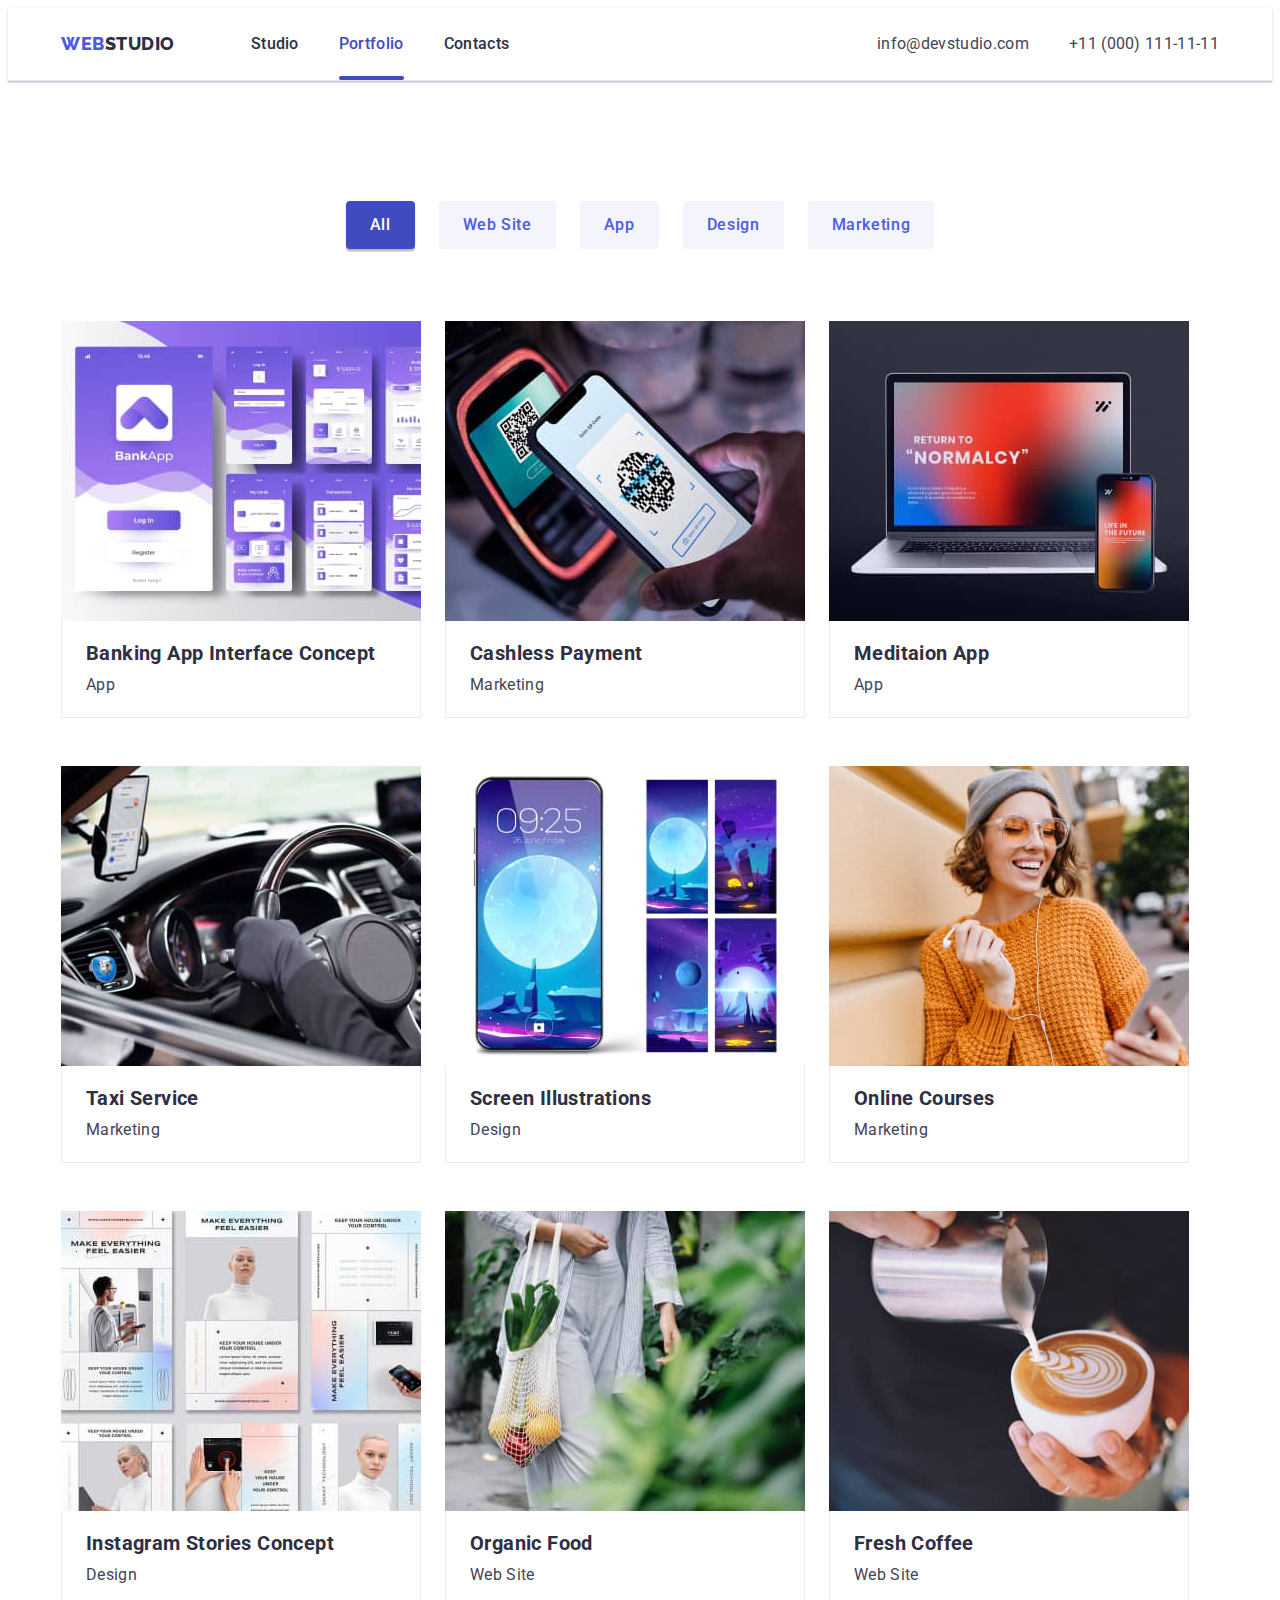
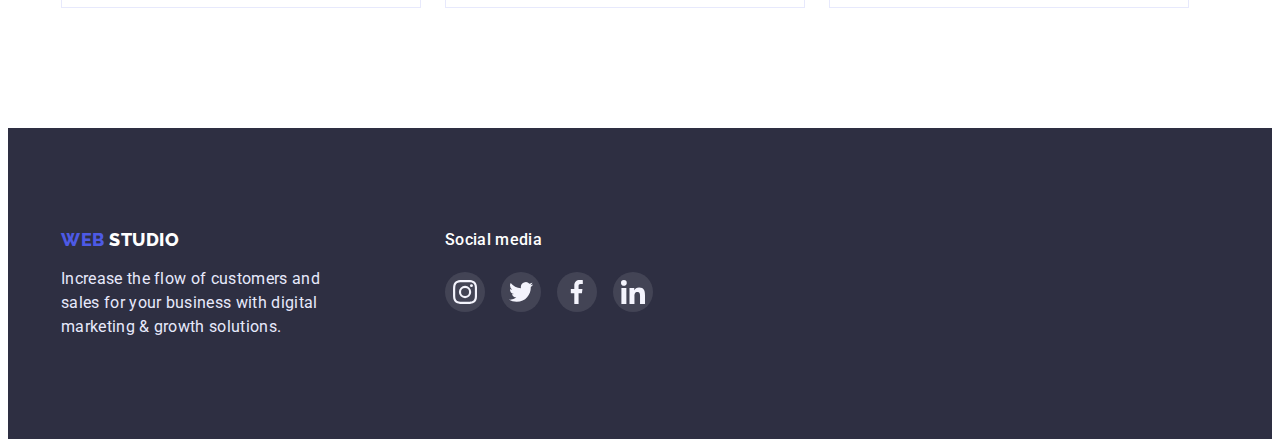
==== portfolio.html @ fc105954 "Initial commit" ====
<!DOCTYPE html>
<html lang="en">
	<head>
		<meta charset="UTF-8" />
		<meta http-equiv="X-UA-Compatible" content="IE=edge" />
		<meta name="viewport" content="width=device-width, initial-scale=1.0" />
		<title>WebStudio</title>
		<link rel="preconnect" href="https://fonts.googleapis.com" />
		<link rel="preconnect" href="https://fonts.gstatic.com" crossorigin />
		<link
			href="https://fonts.googleapis.com/css2?family=Raleway:wght@800&family=Roboto:wght@400;500;700;900&display=swap"
			rel="stylesheet"
		/>
		<link
			rel="stylesheet"
			href="https://cdnjs.cloudflare.com/ajax/libs/modern-normalize/1.1.0/modern-normalize.min.css"
			integrity="sha512-wpPYUAdjBVSE4KJnH1VR1HeZfpl1ub8YT/NKx4PuQ5NmX2tKuGu6U/JRp5y+Y8XG2tV+wKQpNHVUX03MfMFn9Q=="
			crossorigin="anonymous"
			referrerpolicy="no-referrer"
		/>
		<link rel="stylesheet" href="./css/styles.css" />
	</head>
	<body>
		<header class="page line">
			<!-- Nav Section -->

			<div class="container">
				<nav class="page-nav">
					<a class="page-nav-logo link" href="./index.html"
						><span class="first-part-logo">Web</span><span class="second-part-logo">Studio</span></a
					>
					<ul class="page-nav-list list">
						<li class="item"><a class="link" href="./index.html">Studio</a></li>
						<li class="item"><a class="link current" href="./portfolio.html">Portfolio</a></li>
						<li class="item"><a class="link" href="./studio.html">Contacts</a></li>
					</ul>
				</nav>

				<!-- /Nav Section -->

				<!-- Address  -->
				<address>
					<ul class="contacts list">
						<li class="item">
							<a class="link" href="mailto:info@devstudio.com">info@devstudio.com</a>
						</li>
						<li class="item">
							<a class="link" href="tel:+110001111111">+11 (000) 111-11-11</a>
						</li>
					</ul>
				</address>
			</div>
			<!-- /Address  -->
		</header>

		<main>
			<section class="portfolio section">
				<div class="container">
					<h1 class="prtfolio-title visually-hidden">Portfolio</h1>
					<ul class="portfolio-filter list">
						<li class="item"><button class="button active" type="button" >All</button></li>
						<li class="item"><button class="button" type="button" >Web Site</button></li>
						<li class="item"><button class="button" type="button" >App</button></li>
						<li class="item"><button class="button" type="button" >Design</button></li>
						<li class="item"><button class="button" type="button" >Marketing</button></li>
					</ul>
					

					<ul class="portfolio-list list">
						<li class="item">
							<a class="link" href="http://" target="_blank" rel="noreferrer noopener">
								<div class="product-thumb">
									<img src="./images/portfolio/banking.jpg" alt="banking app interface concept" width="360" />
									<div class="product-overlay">
										<p class="thumb-description">
											14 Stylish and User-Friendly App Design Concepts · Task Manager App · Calorie Tracker App · Exotic
											Fruit Ecommerce App · Cloud Storage App
										</p>
									</div>
								</div>
								<div class="card-content">
									<h2 class="card-heading">Banking App Interface Concept</h2>
									<p class="card-text">App</p>
								</div>
							</a>
						</li>
						<li class="item">
							<a class="link" href="http://" target="_blank" rel="noreferrer noopener">
								<div class="product-thumb">
									<img src="./images/portfolio/cashless.jpg" alt="cashless payment" width="360" />
									<div class="product-overlay">
										<p class="thumb-description">
											14 Stylish and User-Friendly App Design Concepts · Task Manager App · Calorie Tracker App · Exotic
											Fruit Ecommerce App · Cloud Storage App
										</p>
									</div>
								</div>
								<div class="card-content">
									<h2 class="card-heading">Cashless Payment</h2>
									<p class="card-text">Marketing</p>
								</div>
							</a>
						</li>
						<li class="item">
							<a class="link" href="http://" target="_blank" rel="noreferrer noopener">
								<div class="product-thumb">
									<img src="./images/portfolio/maditation.jpg" alt="meditaion app" width="360" />
									<div class="product-overlay">
										<p class="thumb-description">
											14 Stylish and User-Friendly App Design Concepts · Task Manager App · Calorie Tracker App · Exotic
											Fruit Ecommerce App · Cloud Storage App
										</p>
									</div>
								</div>

								<div class="card-content">
									<h2 class="card-heading">Meditaion App</h2>
									<p class="card-text">App</p>
								</div>
							</a>
						</li>
						<li class="item">
							<a class="link" href="http://" target="_blank" rel="noreferrer noopener">
								<div class="product-thumb">
									<img src="./images/portfolio/taxi.jpg" alt="taxi service" width="360" />
									<div class="product-overlay">
										<p class="thumb-description">
											14 Stylish and User-Friendly App Design Concepts · Task Manager App · Calorie Tracker App · Exotic
											Fruit Ecommerce App · Cloud Storage App
										</p>
									</div>
								</div>

								<div class="card-content">
									<h2 class="card-heading">Taxi Service</h2>
									<p class="card-text">Marketing</p>
								</div>
							</a>
						</li>
						<li class="item">
							<a class="link" href="http://" target="_blank" rel="noreferrer noopener">
								<div class="product-thumb">
									<img src="./images/portfolio/screen.jpg" alt="screen illustrations" width="360" />
									<div class="product-overlay">
										<p class="thumb-description">
											14 Stylish and User-Friendly App Design Concepts · Task Manager App · Calorie Tracker App · Exotic
											Fruit Ecommerce App · Cloud Storage App
										</p>
									</div>
								</div>

								<div class="card-content">
									<h2 class="card-heading">Screen Illustrations</h2>
									<p class="card-text">Design</p>
								</div>
							</a>
						</li>
						<li class="item">
							<a class="link" href="http://" target="_blank" rel="noreferrer noopener">
								<div class="product-thumb">
									<img src="./images/portfolio/online.jpg" alt="online courses" width="360" />
									<div class="product-overlay">
										<p class="thumb-description">
											14 Stylish and User-Friendly App Design Concepts · Task Manager App · Calorie Tracker App · Exotic
											Fruit Ecommerce App · Cloud Storage App
										</p>
									</div>
								</div>

								<div class="card-content">
									<h2 class="card-heading">Online Courses</h2>
									<p class="card-text">Marketing</p>
								</div>
							</a>
						</li>
						<li class="item">
							<a class="link" href="http://" target="_blank" rel="noreferrer noopener">
								<div class="product-thumb">
									<img src="./images/portfolio/instagram.jpg" alt="instagram stories concept" width="360" />
									<div class="product-overlay">
										<p class="thumb-description">
											14 Stylish and User-Friendly App Design Concepts · Task Manager App · Calorie Tracker App · Exotic
											Fruit Ecommerce App · Cloud Storage App
										</p>
									</div>
								</div>

								<div class="card-content">
									<h2 class="card-heading">Instagram Stories Concept</h2>
									<p class="card-text">Design</p>
								</div>
							</a>
						</li>
						<li class="item">
							<a class="link" href="http://" target="_blank" rel="noreferrer noopener">
								<div class="product-thumb">
									<img src="./images/portfolio/organic.jpg" alt="organic food" width="360" />
									<div class="product-overlay">
										<p class="thumb-description">
											14 Stylish and User-Friendly App Design Concepts · Task Manager App · Calorie Tracker App · Exotic
											Fruit Ecommerce App · Cloud Storage App
										</p>
									</div>
								</div>
								<div class="card-content">
									<h2 class="card-heading">Organic Food</h2>
									<p class="card-text">Web Site</p>
								</div>
							</a>
						</li>
						<li class="item">
							<a class="link" href="http://" target="_blank" rel="noreferrer noopener">
								<div class="product-thumb">
									<img src="./images/portfolio/fresh.jpg" alt="fresh coffee" width="360" />
									<div class="product-overlay">
										<p class="thumb-description">
											14 Stylish and User-Friendly App Design Concepts · Task Manager App · Calorie Tracker App · Exotic
											Fruit Ecommerce App · Cloud Storage App
										</p>
									</div>
								</div>
								<div class="card-content">
									<h2 class="card-heading">Fresh Coffee</h2>
									<p class="card-text">Web Site</p>
								</div>
							</a>
						</li>
					</ul>
				</div>
			</section>
		</main>
		
		<!-- Footer -->
		<footer class="footer">
			<div class="container">
				<div class="footer-information">
					<a class="page-nav-logo link" href="./index.html"
						><span class="first-part-logo">Web</span> <span class="second-part-logo">Studio</span></a
					>
					<p class="information">
						Increase the flow of customers and sales for your business with digital marketing & growth solutions.
					</p>
				</div>
				<div class="social-block">
					<h2 class="social-block-title title">Social media</h2>
					<ul class="social-list list">
						<li class="item"
							><a class="link" href="http://instagram.com"
								><svg class="icon" width="24px" height="24px">
									<use href="./images/icons.svg#icon-instagram"></use></svg></a
						></li>
						<li class="item"
							><a class="link" href="http://twitter.com"
								><svg class="icon" width="24px" height="24px">
									<use href="./images/icons.svg#icon-twitter"></use></svg></a
						></li>
						<li class="item"
							><a class="link" href="http://facebook.com"
								><svg class="icon" width="24px" height="24px">
									<use href="./images/icons.svg#icon-facebook"></use></svg></a
						></li>
						<li class="item"
							><a class="link" href="http://linkedin.com"
								><svg class="icon" width="24px" height="24px">
									<use href="./images/icons.svg#icon-linkedin"></use></svg></a
						></li>
					</ul>
				</div>
			</div>
		</footer>
		<!-- /Footer -->
		
	</body>
</html>
---- css/styles.css ----
:root {
	--primary-bg-color: #ffffff;
	--primary-font-color: #434455;
	--secondary-font-color: #2e2f42;
	--secondary-bg-color: #2e2f42;
	--logo-color: #4d5ae5;
	--section-team-bg-color: #f4f4fd;
	--footer-inf-color: #e7e9fc;
	--active-nav-color: #404bbf;
	--accent-color: #ffffff;
	--button-secondary-border-color: #e7e9fc;
	--social-icon-bg-color: #4d5ae5;
	--clients-icon-color:#8e8f99;
	--social-list-hover-footer:#31D0AA;
	--thumb-bg-color:#f5f4fa;
	--modal-bg-color:#FCFCFC;
	--product-overlay-bg-color:#4D5AE5;
}

/* Global styles */

body {
	
	font-family: "Roboto", sans-serif;
	font-weight: 400;
	font-size: 16px;
	color: var(--primary-font-color);
	background-color: var(--primary-bg-color);
}

.list {
	list-style: none;
	padding: 0;
	margin: 0;
}

.visually-hidden {
	position: absolute;
	white-space: nowrap;
	width: 1px;
	height: 1px;
	overflow: hidden;
	border: 0;
	padding: 0;
	clip: rect(0 0 0 0);
	clip-path: inset(50%);
	margin: -1px;
}

.link {
	text-decoration: none;
}
.container {
	margin: 0 auto;
	max-width: 1158px;
	padding:0 15px;
}
button{
	cursor:pointer;
}

h1,
h2,
h3,
p,
ul {
	margin: 0;
}
.section {
	padding-top: 120px;
	padding-bottom: 120px;
}

/* Nav Section  */
.line {
    border-bottom: 1px solid var(--footer-inf-color);
	box-shadow: 0px 2px 1px rgba(46, 47, 66, 0.08), 0px 1px 1px rgba(46, 47, 66, 0.16), 0px 1px 6px rgba(46, 47, 66, 0.08);
    
}

.page .container {
	display: flex;
	align-items: center;
}

.page-nav-logo {
	display: block;
	padding-top: 24px;
	padding-bottom: 24px;

	font-family: "Raleway";
	font-weight: 800;
	font-size: 18px;
	line-height: 1.3;
	letter-spacing: 0.03em;
	text-transform: uppercase;
}
.first-part-logo {
	color: var(--logo-color);
}
.second-part-logo {
	color: var(--secondary-font-color);
}

.page-nav {
	display: flex;
	align-items: center;
}
.page-nav-list {
	display: flex;
	margin-left: 76px;
}
.page-nav-list .link {
	display: block;
}
.page-nav-list .item {
	margin-right: 40px;
}
.page-nav-list .item:last-child {
	margin-right: 0;
}

.page-nav-list .link {
	display: block;
	padding-top: 24px;
	padding-bottom: 24px;

	color: var(--secondary-font-color);
	font-weight: 500;
	font-size: 16px;
	line-height: 1.5;
	letter-spacing: 0.02em;

	transition: color 250ms cubic-bezier(0.4, 0, 0.2, 1);
}

.page-nav-list .link.current{
	position:relative;
	color:var(--active-nav-color)
}
.link.current::after{
	position:absolute;
	bottom:0;
	left:0;

	content:'';
	display:block;

	width:100%;
	height:4px;
	border-radius:4px;

	background-color:var(--active-nav-color);
}
/* /Nav Section  */

/* Contacts */

address {
	margin-left: auto;
}

.contacts {
	display: flex;
}

.contacts .link {
	display: block;
	padding-top: 24px;
	padding-bottom: 24px;
}
.contacts .item {
	margin-right: 40px;
}

.contacts .item:last-child {
	margin-right: 0;
}

.contacts .link {
	font-style: normal;
	font-size: 16px;
	line-height: 1.5;
	letter-spacing: 0.02em;
	color: var(--primary-font-color);

	transition: color 250ms cubic-bezier(0.4, 0, 0.2, 1);
}

.page-nav-list .link:hover,
.page-nav-list .link:focus,
.contacts .link:hover,
.contacts .link:focus {
	color: var(--active-nav-color);
}

/* /Contacts */

/* Hero section */
.hero {
	max-width: 1440px;
  margin-left: auto;
  margin-right: auto;
  background-color: var(--secondary-bg-color);
  background-image: linear-gradient( rgba(46, 47, 66, 0.7),rgba(46, 47, 66, 0.7)),
    url(../images/hero.jpg);
  background-size: cover;
  background-repeat: no-repeat;
  background-position: center;
	
	text-align: center;
	padding-top: 188px;
	padding-bottom: 188px;
}

.hero-title {
	margin-top: 0;
	margin-bottom: 48px;
	margin-left: auto;
	margin-right: auto;
	width: 496px;
	font-size: 56px;
	line-height: 1.07;
	text-align: center;
	letter-spacing: 0.02em;
	color: var(--accent-color);
}

.hero-button {
	padding: 16px 32px;
	min-width: 105px;
	text-align: center;
	font-family: inherit;
	font-weight: 500;
	font-size: 16px;
	line-height: 1.5;
	letter-spacing: 0.04em;
	color: var(--accent-color);
	background: var(--logo-color);
	border: none;
	box-shadow: 0px 4px 4px var(--active-nav-color);
	border-radius: 4px;
	cursor: pointer;
	transition: background-color 250ms cubic-bezier(0.4, 0, 0.2, 1);
}

.hero-button:hover,
.hero-button:focus {
	background-color: var(--active-nav-color);
}


/* /Hero section */

/* Advantages section */
.thumb {
	display: inline-flex;
	align-items: center;
	justify-content: center;
	width: 264px;
	height: 112px;
	margin-bottom: 8px;
	background-color: var(--thumb-bg-color);
}
.advantages-list {
	display: flex;
	color: var(--secondary-font-color);
}
.advantages-list .item {
	width: 264px;
}
.advantages-list .item:not(:last-child) {
	margin-right: 24px;
}
.advantages .title {
	margin-bottom: 8px;
	font-weight: 500;
	font-size: 20px;
	line-height: 1.5;
}
.advantages .text {
	font-size: 16px;
	line-height: 1.5;
}

/* /Advantages section */

/* Posibilities section */
.possibilities-list {
	display: flex;
}
.possibilities-list .item:not(:last-child) {
	margin-right: 24px;
}
.possibilities {
	padding-top: 0;
}
.possibilities-list img {
	vertical-align: bottom;
}
.possibilities-title {
	margin-bottom: 72px;
}
/* /Possibilities section */

/* Team Section */
.social {
	display: flex;
	justify-content: center;
}
.icon-item .link {
	display: flex;
	justify-content: center;
	align-items: center;
	border-radius: 50%;
	width: 40px;
	height: 40px;
	background-color: var(--social-icon-bg-color);
	fill: var(--section-team-bg-color);
	transition: background-color 250ms cubic-bezier(0.4, 0, 0.2, 1),
    fill 250ms cubic-bezier(0.4, 0, 0.2, 1);
}
.icon-item .link:hover,
.icon-item .link:focus {
	
	background-color: var(--active-nav-color);
}

.social .icon-item:not(:last-child) {
	margin-right: 24px;
}
.icon-item .icon {
	width: 16px;
	height: 16px;
	
}
.team-list {
	display: flex;
}

.team-list .item {
	width: 264px;
	background-color: var(--accent-color);
	box-shadow: 0px 1px 6px rgba(46, 47, 66, 0.08), 0px 1px 1px rgba(46, 47, 66, 0.16), 0px 2px 1px rgba(46, 47, 66, 0.08);
	border-radius: 0px 0px 4px 4px;
}

.team-list .list-information {
	padding: 32px 16px;
	
}


.team-list .item:not(:last-child) {
	margin-right: 24px;
}
.team {
	background-color: var(--section-team-bg-color);
}

.team-title {
	margin-bottom: 72px;
}

.possibilities-title,
.team-title,
.customers-title {
	font-weight: 700;
	font-size: 36px;
	line-height: 1.1;
	text-align: center;
	letter-spacing: 0.02em;
	text-transform: capitalize;
	color: var(--secondary-font-color);
}

.team-list .title {
	margin-bottom: 8px;
	font-size: 20px;
	line-height: 1.2;
	text-align: center;
	letter-spacing: 0.02em;
	color: var(--secondary-font-color);
}

.team-list .profession {
	margin-bottom: 8px;
	text-align: center;
	font-size: 16px;
	line-height: 1.5;
	letter-spacing: 0.02em;
	color: var(--primary-font-color);
}

/* /Team section */

/* Customers */

.customers-list {
	display: flex;
}
.customers-title {
	margin-bottom: 72px;
}

.customers-list .link {
	display: inline-flex;
	border: 1px solid var(--clients-icon-color);
	box-sizing: border-box;
	border-radius: 4px;
	width: 168px;
	height: 88px;
	justify-content: center;
	align-items: center;
	fill: var(--clients-icon-color);
	transition: fill 250ms cubic-bezier(0.4, 0, 0.2, 1),
    border-color 250ms cubic-bezier(0.4, 0, 0.2, 1);
}

.customers-list .link:hover ,
.customers-list .link:focus {
  fill: var(--active-nav-color);
  border-color: var(--active-nav-color);
}
.customers-list .item:not(:last-child) {
	margin-right: 24px;
}
 

/* /Customers Section */



/* Footer section */

.footer .page-nav-logo {
	display: inline-block;
	padding:0;
	margin-bottom: 16px;
}
.footer {
	background-color: var(--secondary-bg-color);
	
	
}

.footer .second-part-logo {
	color: var(--accent-color);
}
.footer .information {
	width: 264px;
	font-size: 16px;
	line-height: 1.5;
	letter-spacing: 0.02em;
	color: var(--footer-inf-color);
}

.social-list .link {
	display: flex;
	justify-content: center;
	align-items: center;
	width: 40px;
	height: 40px;
	fill:var(--section-team-bg-color) ;
	border-radius: 50%;
	background-color: var(--primary-font-color);
	transition: background-color 250ms cubic-bezier(0.4, 0, 0.2, 1);

  }
  .social-list .link:hover,
  .social-list .link:focus {
	background-color:var(--social-list-hover-footer);
  }
  .footer .social-list .item:not(:last-child) {
	margin-right: 16px;
  }

  
.footer .container{
	padding:100px 0 100px 0;

	display:flex;
}
.footer .social-block{
	
	margin-left:120px;
}
  
  .social-block-title {
	
	margin-bottom: 20px;
	font-weight: 500;
	font-size: 16px;
	line-height: 1.5;
	letter-spacing: 0.02em;
	color: var(--accent-color);
  }
  
  .footer .social-list {
	display: inline-flex;
  }
/* /Footer section */

/* Portfolio section*/

.portfolio-filter {
	display: flex;
	justify-content: center;
}
.portfolio-filter .item:not(:last-child) {
	margin-right: 24px;
}
.portfolio-filter {
	margin-bottom: 72px;
}

.portfolio .button {
	text-align: center;
	font-family: inherit;
	font-weight: 500;
	font-size: 16px;
	line-height: 1.5;
	letter-spacing: 0.04em;
	padding: 12px 24px;
	background-color: var(--section-team-bg-color);
	color: var(--logo-color);
	border-radius: 4px;
	border: none;
	cursor: pointer;
	transition: color 250ms cubic-bezier(0.4, 0, 0.2, 1),
    box-shadow 250ms cubic-bezier(0.4, 0, 0.2, 1),
    background-color 250ms cubic-bezier(0.4, 0, 0.2, 1);
}

.portfolio .active {
	color: var(--accent-color);
	background-color: var(--active-nav-color);
	box-shadow: 0px 3px 1px rgba(0, 0, 0, 0.1), 0px 2px 1px rgba(0, 0, 0, 0.08), 0px 2px 2px rgba(0, 0, 0, 0.12);
}

.portfolio .button:hover,
.portfolio .button:focus {
	color: var(--accent-color);
	background-color: var(--active-nav-color);
	box-shadow: 0px 3px 1px rgba(0, 0, 0, 0.1), 0px 2px 1px rgba(0, 0, 0, 0.08), 0px 2px 2px rgba(0, 0, 0, 0.12);
}

.product-thumb{
	position: relative;
	overflow:hidden;
}

.product-overlay{
	position: absolute;
	top: 0;
    left: 0;
	width: 100%;
	height: 100%;
	
	background-color: var(--product-overlay-bg-color);

	transform: translateY(100%);
	transition: transform 250ms cubic-bezier(0.4, 0, 0.2, 1);
}

.portfolio-list .link:hover .product-overlay,
.portfolio-list .link:focus .product-overlay {
	transform:translateY(0);
}

.thumb-description{
	position: absolute;
	padding:40px 32px;
	color: var(--section-team-bg-color);
	font-size: 16px;
	line-height: 1.5;
	letter-spacing: 0.02em;
	z-index: 2;
}

.portfolio-list img {
	vertical-align: bottom;
}
.portfolio-list {
	display: flex;
	flex-wrap: wrap;
}
.portfolio-list .item {
	width: 360px;
	margin-right: 24px;
	margin-bottom: 48px;
}

.portfolio-list .link {
	display: block;
	transition: box-shadow 250ms cubic-bezier(0.4, 0, 0.2, 1);
	
	color: inherit;
}
.portfolio-list .link:hover,
.portfolio-list .link:focus {
 box-shadow: 0px 1px 6px rgba(46, 47, 66, 0.08), 0px 1px 1px rgba(46, 47, 66, 0.16), 0px 2px 1px rgba(46, 47, 66, 0.08);

}
.card-content {
	border: 1px solid var(--button-secondary-border-color);
	border-top: none;
	padding-top: 20px;
	padding-bottom: 20px;
	padding-right: 24px;
	padding-left: 24px;
}
.portfolio-list .item:nth-child(3n) {
	margin-right: 0;
}
.portfolio-list .item:nth-last-child(-n + 3) {
	margin-bottom: 0;
}

.portfolio .card-heading {
	font-size: 20px;
	line-height: 1.2;
	letter-spacing: 0.02em;
	color: var(--secondary-font-color);
	margin-bottom: 8px;
}

.portfolio .card-text {
	font-size: 16px;
	line-height: 1.5;
	letter-spacing: 0.02em;
	color: var(--primary-font-color);
}

/* /Portfolio section*/


/* Modal window */
.backdrop{
	position:fixed;
	top:0;
	left:0;
	z-index:100;
	width:100%;
	height:100%;
	background: rgba(0, 0, 0, 0.2);
	transition: opacity 250ms cubic-bezier(0.4, 0, 0.2, 1),
    visibility 250ms cubic-bezier(0.4, 0, 0.2, 1);

}
.backdrop.is-hidden{
	opacity:0;
	pointer-events:none;
	visibility: hidden;
}
.backdrop.is-hidden .modal{
	transform: translate(-50%, -50%);
}

.modal{
	position: absolute;
	top: 50%;
	left: 50%;
	transform: translate(-50%, -50%) scale(1);
    
	max-width: 408px;
	min-height: 576px;
	padding: 204px;

	background: var(--modal-bg-color);
	box-shadow: 0px 1px 1px rgba(0, 0, 0, 0.14), 0px 1px 3px rgba(0, 0, 0, 0.12), 0px 2px 1px rgba(0, 0, 0, 0.2);
	border-radius: 4px;
	transition: transform 250ms cubic-bezier(0.4, 0, 0.2, 1)

}

.close-btn{
	position: absolute;
	padding: 8px;
	top: 24px;
	right: 24px;
	border-radius: 50%;

	width: 24px;
	height: 24px;

    background: var(--button-secondary-border-color);
	border: 1px solid rgba(0, 0, 0, 0.1);
	cursor: pointer;
    transition: background-color 250ms cubic-bezier(0.4, 0, 0.2, 1),
		fill 250ms cubic-bezier(0.4, 0, 0.2, 1);
}
.close-btn:hover,
.close-btn:focus{
	background-color: var(--active-nav-color);
}
 .close-icon{
	display: flex;
	align-items: center;
	justify-content: center;
	
	
}

.close-icon:hover,
.close-icon:focus{
  fill:var(--accent-color);
}
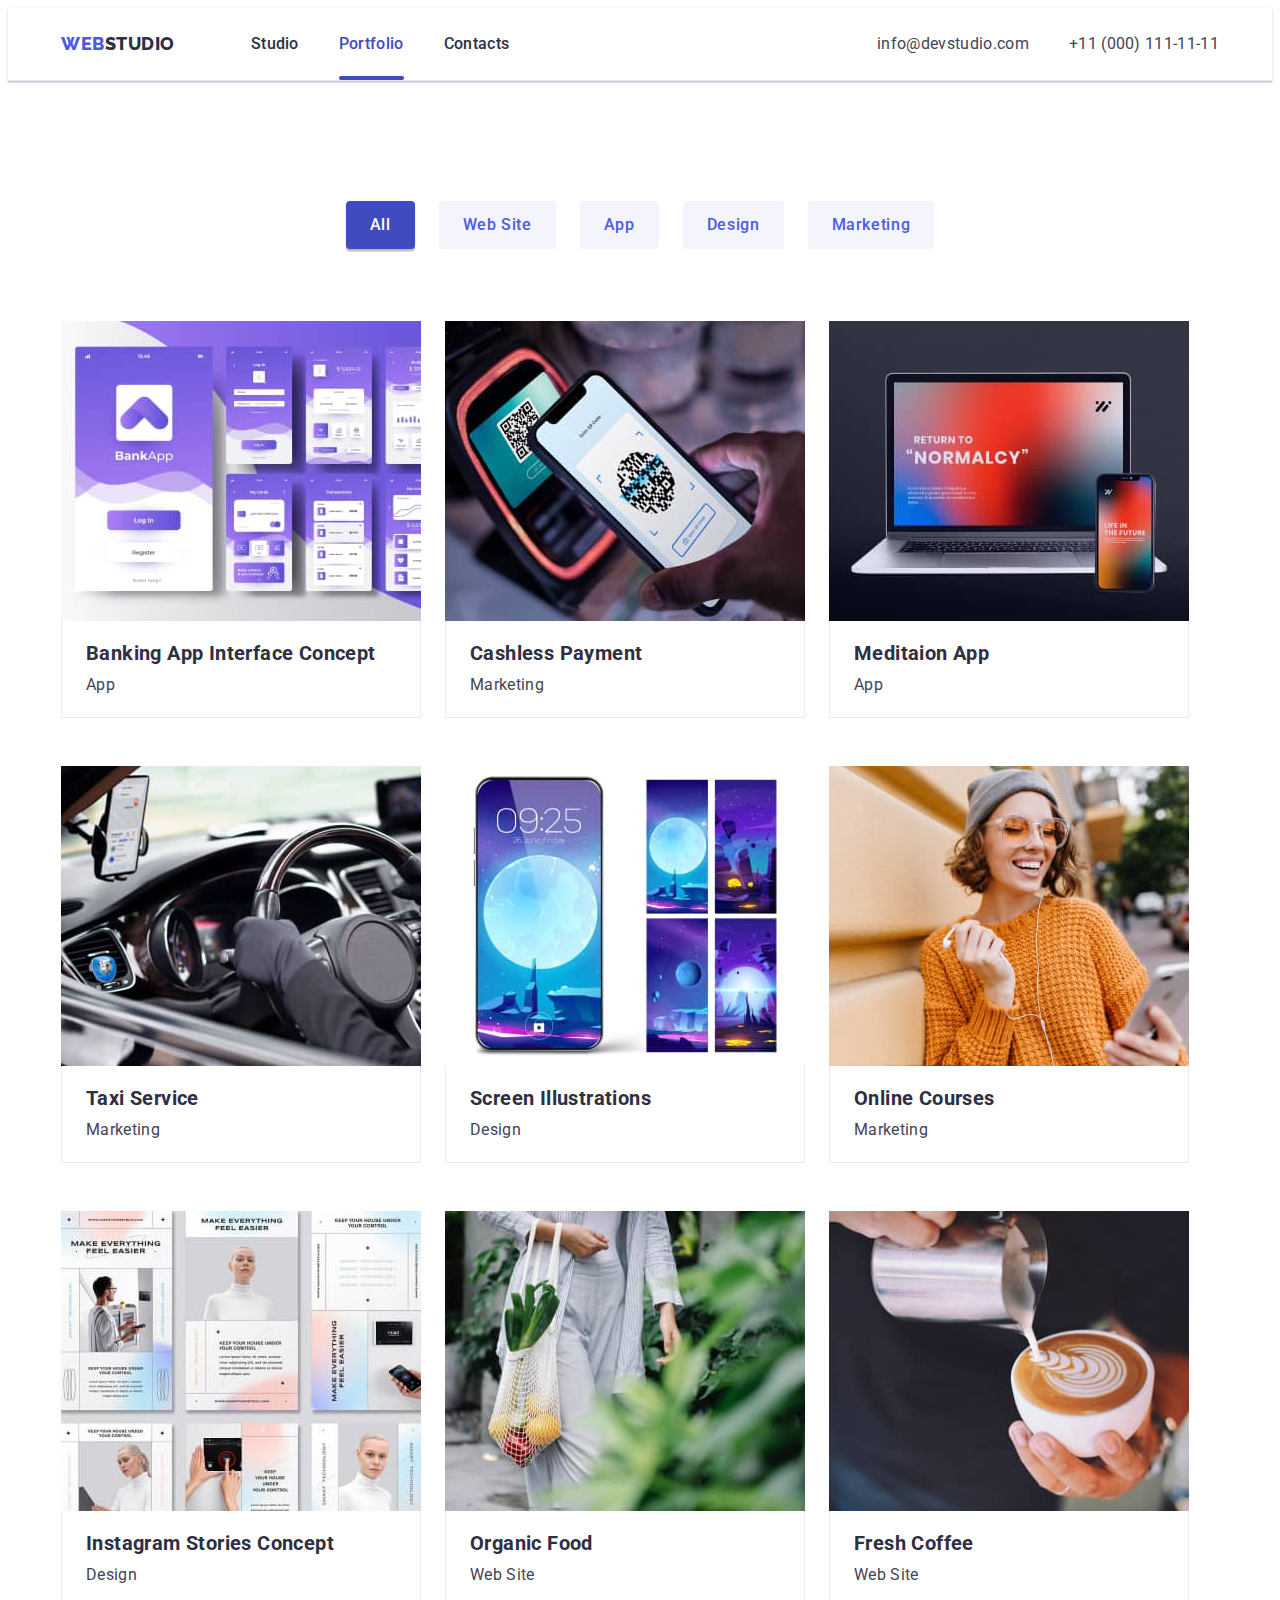
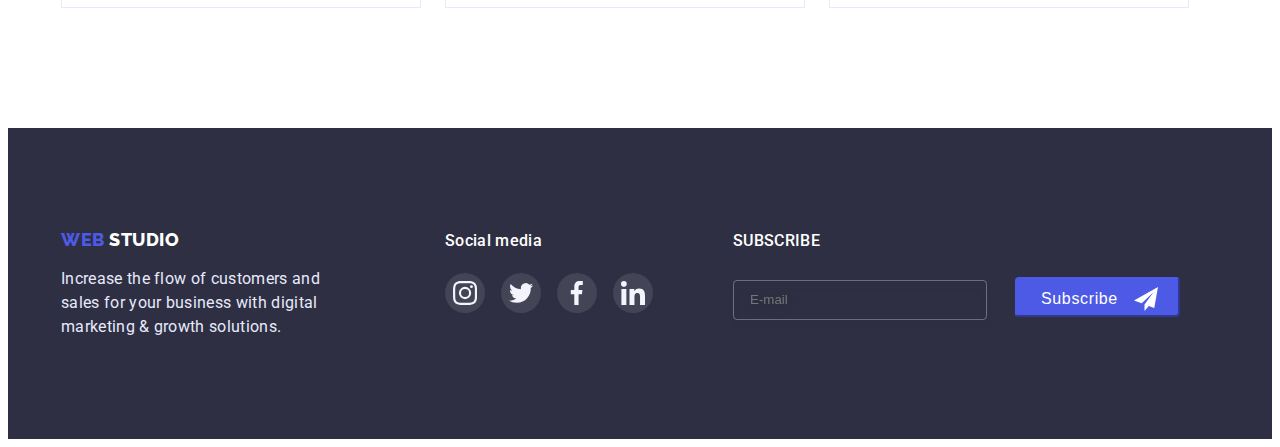
==== commit 35a882ec: "finished hw 06" ====
--- a/portfolio.html
+++ b/portfolio.html
@@ -266,6 +266,18 @@
 						></li>
 					</ul>
 				</div>
+				<div class="input-block">
+					<strong class="call-text">Subscribe
+	
+					</strong>
+					<form class="footer-form">
+						<input type="text" name="mail" class="footer-input" placeholder="E-mail">
+						<button class="footer-btn" type="submit">Subscribe
+							<svg class="btn-icon" width="24" height="24">
+								<use href="./images/icons.svg#icon-send"></use>
+							</svg> </button>
+					</form>
+				</div>
 			</div>
 		</footer>
 		<!-- /Footer -->
--- a/css/styles.css
+++ b/css/styles.css
@@ -15,6 +15,7 @@
 	--thumb-bg-color:#f5f4fa;
 	--modal-bg-color:#FCFCFC;
 	--product-overlay-bg-color:#4D5AE5;
+	--checkbox-font-color: #757575;
 }
 
 /* Global styles */
@@ -55,8 +56,8 @@
 	max-width: 1158px;
 	padding:0 15px;
 }
-button{
-	cursor:pointer;
+button{
+	cursor:pointer;
 }
 
 h1,
@@ -226,7 +227,8 @@
 	color: var(--accent-color);
 }
 
-.hero-button {
+.hero-button,
+.send-button {
 	padding: 16px 32px;
 	min-width: 105px;
 	text-align: center;
@@ -245,7 +247,11 @@
 }
 
 .hero-button:hover,
-.hero-button:focus {
+.hero-button:focus,
+.sub-btn:hover,
+.sub-btn:focus,
+.footer-btn:hover,
+.footer-btn:focus {
 	background-color: var(--active-nav-color);
 }
 
@@ -478,7 +484,7 @@
   
 .footer .container{
 	padding:100px 0 100px 0;
-
+	align-items: baseline;
 	display:flex;
 }
 .footer .social-block{
@@ -499,6 +505,61 @@
   .footer .social-list {
 	display: inline-flex;
   }
+  .input-block {
+	
+	margin-left: 80px;
+}
+
+.call-text {
+	display: inline-block;
+	margin-bottom: 24px;
+	font-weight: 500;
+    font-size: 16px;
+    line-height: 1.5;
+    letter-spacing: 0.02em;
+	color: var(--accent-color);
+	text-transform: uppercase;
+}
+
+.footer-input {
+	width: 254px;
+	height: 40px;
+	padding: 8px 16px;
+	background-color: transparent;
+	box-sizing: border-box;
+	border: 1px solid rgba(255, 255, 255, 0.3);
+	filter: drop-shadow(0px 4px 4px rgba(0, 0, 0, 0.15));
+	border-radius: 4px;
+	outline: none;
+	color: rgba(255, 255, 255, 0.6);
+
+}
+.footer-btn {
+	width: 165px;
+	height: 40px;
+	margin-left: 24px;
+	padding: 8px 24px;
+	background: var(--logo-color);
+	border-radius: 4px;
+	font-style: inherit;
+	text-align: left;	
+	font-weight: 500;
+	font-size: 16px;
+	line-height: 1.5;
+	letter-spacing: 0.04em;	
+	color: var(--accent-color);
+	border-color: var(--logo-color);
+	transition: background-color 250ms cubic-bezier(0.4, 0, 0.2, 1);
+}
+
+.btn-icon {
+	position: absolute;
+	margin-left: 16px;
+	width: 24px;
+	height: 24px;
+	fill: var(--accent-color);
+
+}
 /* /Footer section */
 
 /* Portfolio section*/
@@ -639,7 +700,7 @@
 .backdrop{
 	position:fixed;
 	top:0;
-	left:0;
+	left:0;
 	z-index:100;
 	width:100%;
 	height:100%;
@@ -665,7 +726,7 @@
     
 	max-width: 408px;
 	min-height: 576px;
-	padding: 204px;
+	padding: 24px;
 
 	background: var(--modal-bg-color);
 	box-shadow: 0px 1px 1px rgba(0, 0, 0, 0.14), 0px 1px 3px rgba(0, 0, 0, 0.12), 0px 2px 1px rgba(0, 0, 0, 0.2);
@@ -680,10 +741,8 @@
 	top: 24px;
 	right: 24px;
 	border-radius: 50%;
-
 	width: 24px;
 	height: 24px;
-
     background: var(--button-secondary-border-color);
 	border: 1px solid rgba(0, 0, 0, 0.1);
 	cursor: pointer;
@@ -693,16 +752,164 @@
 .close-btn:hover,
 .close-btn:focus{
 	background-color: var(--active-nav-color);
+	fill:var(--accent-color);
 }
  .close-icon{
 	display: flex;
 	align-items: center;
 	justify-content: center;
-	
-	
-}
-
-.close-icon:hover,
-.close-icon:focus{
-  fill:var(--accent-color);
-}+ }	
+	
+/* FORM */
+  .form-title{
+	margin-top: 24px;
+  margin-bottom: 16px;
+      margin-top: 40px;
+	  font-weight: 500;
+font-size: 16px;
+line-height: 1.5;
+text-align: center;
+letter-spacing: 0.02em;
+color: var(--secondary-font-color);
+  }
+
+  .form {
+	display: flex;
+	flex-direction: column;
+	width: 100%;
+	height: 100%;
+  
+  }
+  
+  .form-field {
+	display: flex;
+	flex-direction: column-reverse;
+	position: relative;
+	margin-bottom: 8px;
+  }
+  
+
+
+.form-input:focus ~ .form-label {
+fill: var(--product-overlay-bg-color);
+}
+
+.form-label,
+.comment-label{
+	margin-bottom:4px ;
+	font-size: 12px;
+	line-height: 1.16;
+	letter-spacing: 0.01em;
+	color: var(--clients-icon-color);
+}
+.form-input{
+	display: inline-block;
+	padding-left: 40px;
+	width: 360px;
+	height: 40px;
+	border: 1px solid rgba(33, 33, 33, 0.2);
+	border-radius: 4px;
+	outline: none;
+
+}
+.form-input:focus{
+	border: 1px solid var(--product-overlay-bg-color);
+border-radius: 4px;
+}
+.input-icon{
+	position: absolute;
+	bottom: 8px;
+	left:16px;
+}
+.comment-field{
+	display: flex;
+	flex-direction: column;
+	margin-bottom: 16px;
+}
+.form-comment{
+	display: inline-block;
+	resize:none;
+	padding: 8px 16px;
+	width: 360px;
+	height: 120px;
+	border: 1px solid rgba(33, 33, 33, 0.2);
+	border-radius: 4px;
+
+	outline: none;
+}
+.form-comment:focus{
+border-color: var(--product-overlay-bg-color);
+}
+.form-comment::placeholder{
+	font-size: 12px;
+	line-height: 1.17;
+	letter-spacing: 0.04em;
+	color: rgba(117, 117, 117, 0.5);
+}
+.form-check{
+	margin-bottom: 24px;
+}
+.checkbox-label{
+	display: flex;
+	align-items: center;
+	margin-left: 8px;
+	font-size: 12px;
+   line-height: 1.17;
+	letter-spacing: 0.04em;
+
+	color:var(--checkbox-font-color);
+}
+.checkbox-label a{
+	color:var(--logo-color);
+}
+
+.check-input{
+	-webkit-appearance: none;
+	-moz-appearance: none;
+	appearance: none;
+	position: absolute;
+}
+.check-input:checked + .check-icon{
+	width: 16px;
+	height: 16px;
+	margin-right: 8px;
+	background-image:url('../images/check-active.svg');
+	background-position: center;
+	border-color: var(--active-nav-color);
+
+}
+
+.check-icon{
+	width: 16px;
+	height: 16px;
+	margin-right: 8px;
+	border: 1.25px solid var(--secondary-bg-color);
+border-radius: 2px;
+/* background-image:url('../images/check-passive.svg'); */
+transform: translateY(-1px);
+}
+.check-input:focus+.check-icon{
+	border-color: var(--active-nav-color);
+}
+  .sub-btn{
+	width: 169px;
+	height: 56px;
+	margin-left: auto;
+	margin-right: auto;
+	border-radius: 4px;
+  
+	font-style: inherit;
+
+	font-size: 16px;
+	line-height: 1.5;
+	align-items: center;
+	text-align: center;
+	letter-spacing: 0.04em;
+
+	color: var(--accent-color);
+	background: var(--product-overlay-bg-color);
+	box-shadow: 0px 4px 4px rgba(0, 0, 0, 0.15);
+	border-radius: 4px;
+	border-color: var(--product-overlay-bg-color);
+  }
+  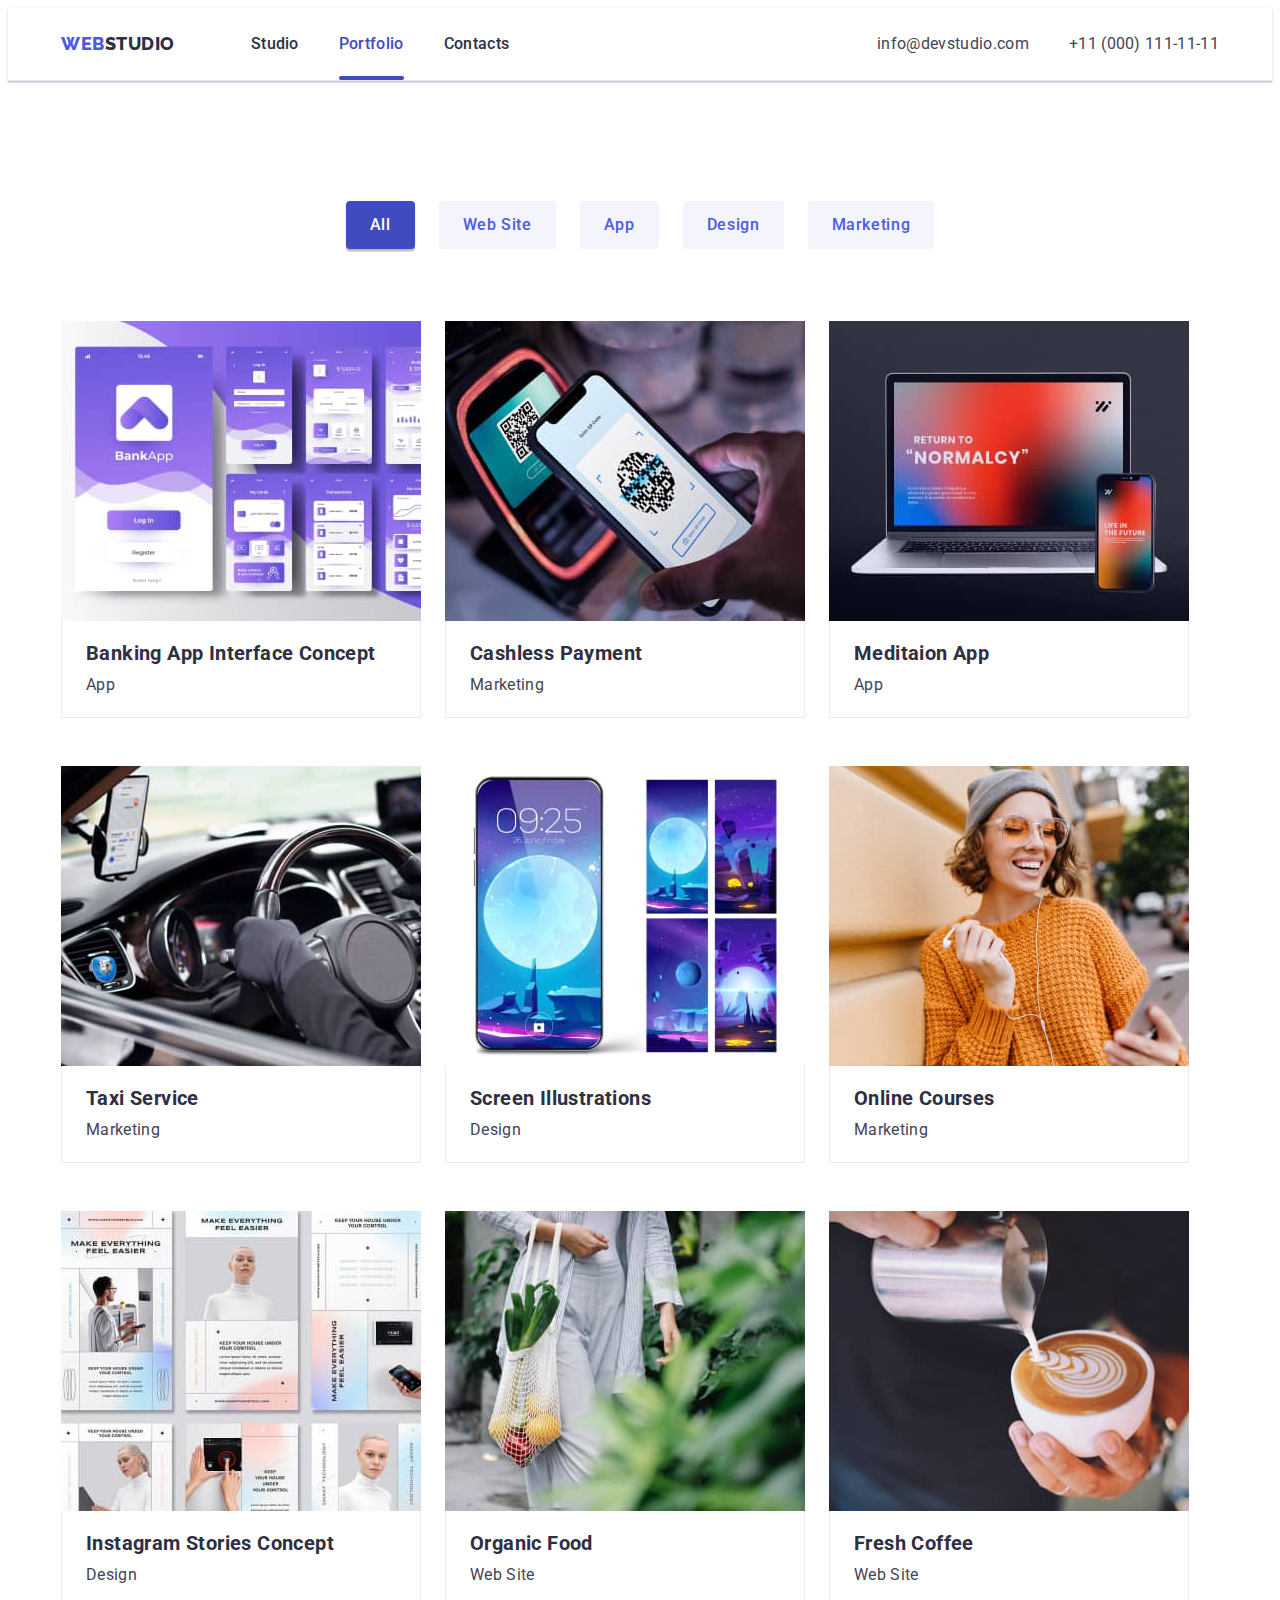
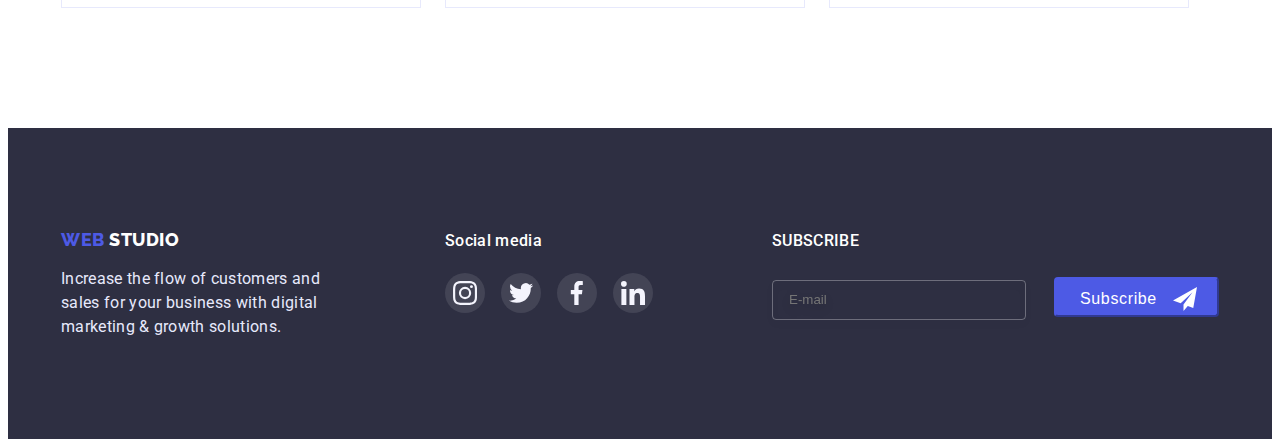
==== commit f5977de4: "create" ====
--- a/portfolio.html
+++ b/portfolio.html
@@ -3,7 +3,7 @@
 	<head>
 		<meta charset="UTF-8" />
 		<meta http-equiv="X-UA-Compatible" content="IE=edge" />
-		<meta name="viewport" content="width=device-width, initial-scale=1.0" />
+		
 		<title>WebStudio</title>
 		<link rel="preconnect" href="https://fonts.googleapis.com" />
 		<link rel="preconnect" href="https://fonts.gstatic.com" crossorigin />
--- a/css/styles.css
+++ b/css/styles.css
@@ -56,9 +56,8 @@
 	max-width: 1158px;
 	padding:0 15px;
 }
-button{
-	cursor:pointer;
-}
+
+
 
 h1,
 h2,
@@ -227,8 +226,7 @@
 	color: var(--accent-color);
 }
 
-.hero-button,
-.send-button {
+.hero-button {
 	padding: 16px 32px;
 	min-width: 105px;
 	text-align: center;
@@ -507,7 +505,7 @@
   }
   .input-block {
 	
-	margin-left: 80px;
+	margin-left: auto;
 }
 
 .call-text {
@@ -762,15 +760,14 @@
 	
 /* FORM */
   .form-title{
-	margin-top: 24px;
-  margin-bottom: 16px;
-      margin-top: 40px;
-	  font-weight: 500;
-font-size: 16px;
-line-height: 1.5;
-text-align: center;
-letter-spacing: 0.02em;
-color: var(--secondary-font-color);
+	margin-top: 48px;
+	margin-bottom: 16px;
+	font-weight: 500;
+	font-size: 16px;
+	line-height: 1.5;
+	text-align: center;
+	letter-spacing: 0.02em;
+	color: var(--secondary-font-color);
   }
 
   .form {
@@ -911,5 +908,6 @@
 	box-shadow: 0px 4px 4px rgba(0, 0, 0, 0.15);
 	border-radius: 4px;
 	border-color: var(--product-overlay-bg-color);
+	transition: background-color 250ms cubic-bezier(0.4, 0, 0.2, 1);
   }
   